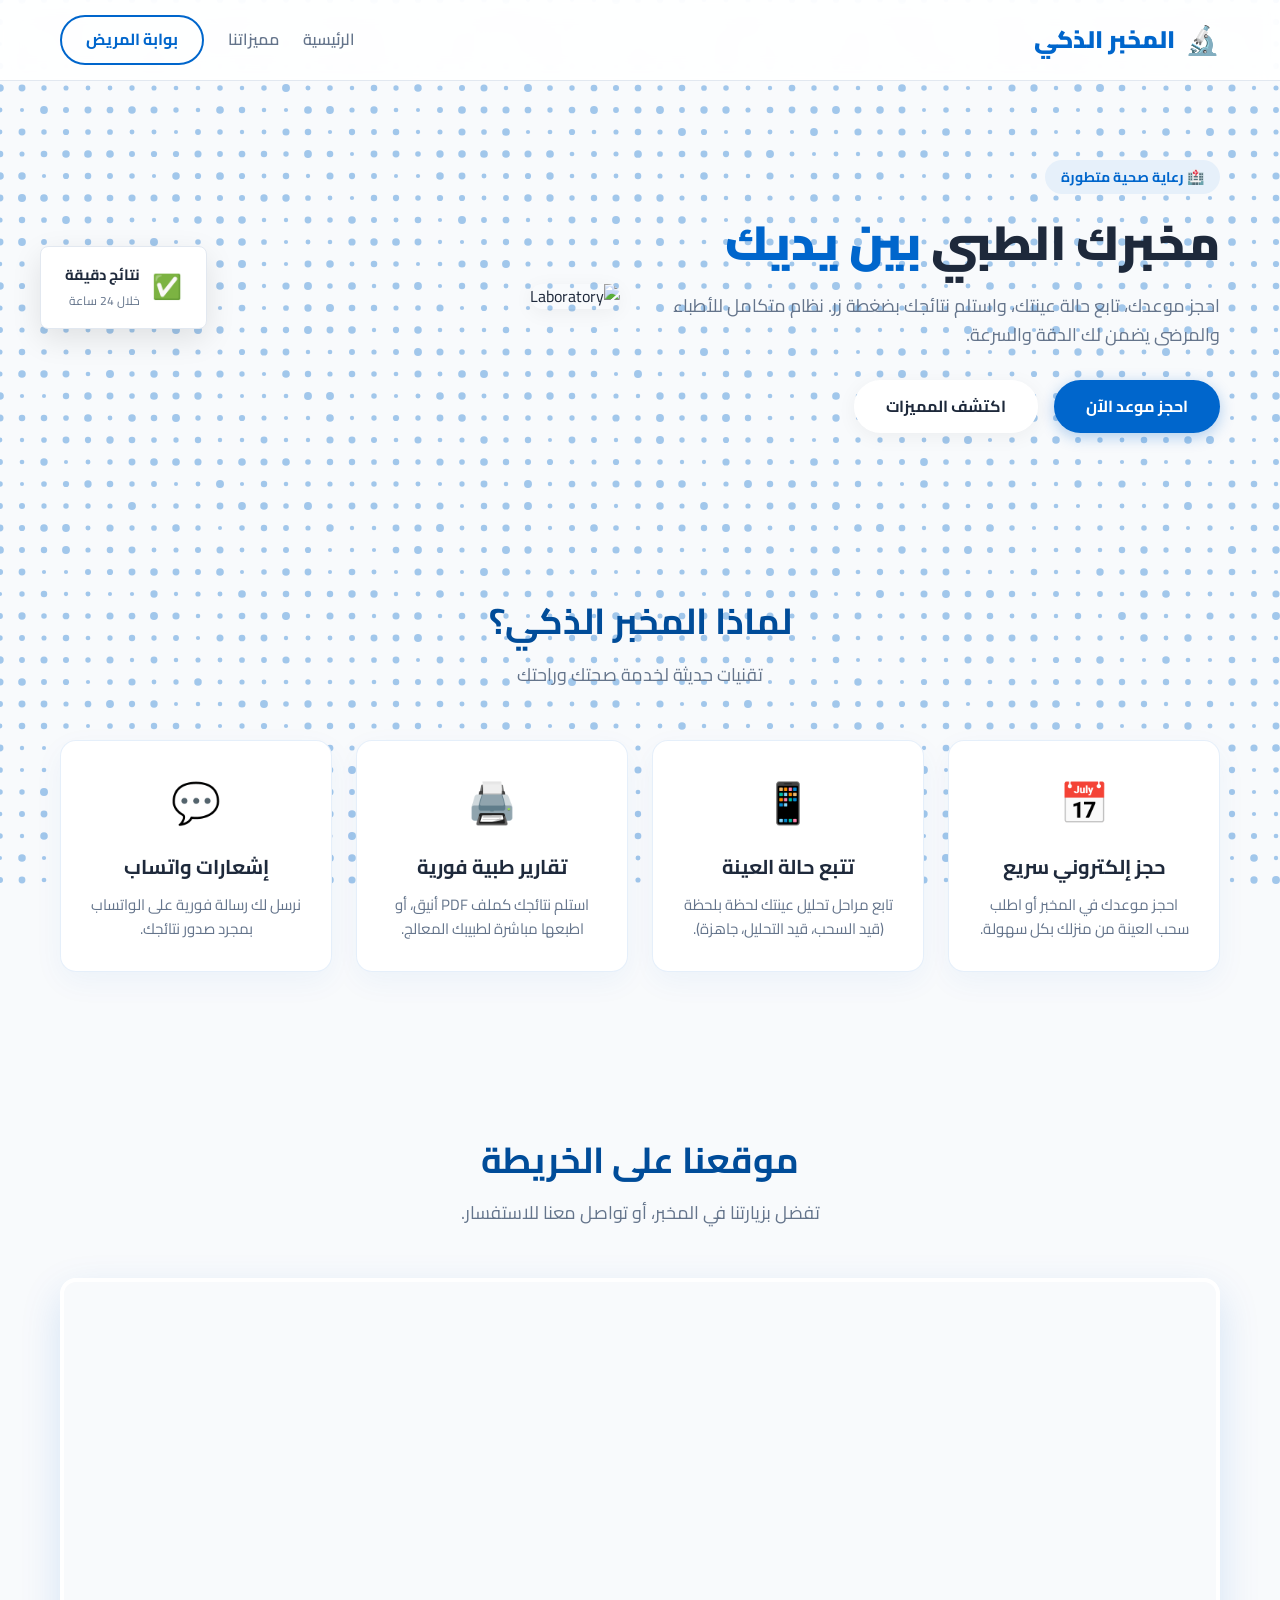
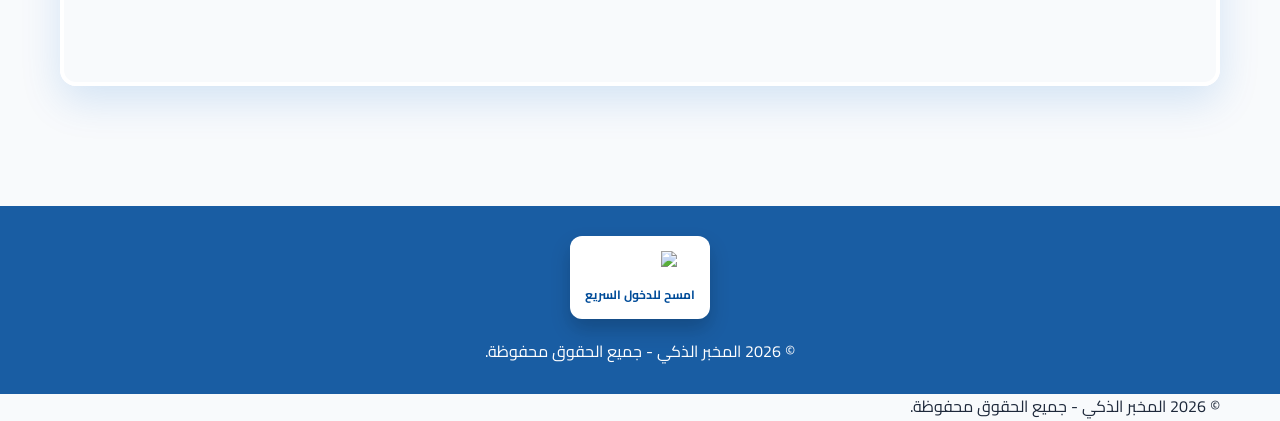
==== index.html @ a84ad3e0 "lab-project" ====
<!DOCTYPE html>
<html lang="ar" dir="rtl">
<head>
  <meta charset="UTF-8">
  <meta name="viewport" content="width=device-width, initial-scale=1.0">
  <title>المخبر الذكي | Smart Lab</title>
  <link rel="preconnect" href="https://fonts.googleapis.com">
  <link rel="preconnect" href="https://fonts.gstatic.com" crossorigin>
  <link href="https://fonts.googleapis.com/css2?family=Cairo:wght@400;600;700;900&display=swap" rel="stylesheet">
  <link rel="stylesheet" href="css/style.css">
  <link rel="manifest" href="manifest.json">
<meta name="theme-color" content="#0066cc">
</head>
<body>
  <canvas id="canvas-bg"></canvas>
  <!-- Navbar -->
  <nav class="navbar" id="navbar">
    <div class="container nav-container">
      <a href="#" class="logo">
        <span class="logo-icon">🔬</span>
        <span class="logo-text">المخبر الذكي</span>
      </a>
      <ul class="nav-links">
        <li><a href="#home">الرئيسية</a></li>
        <li><a href="#features">مميزاتنا</a></li>
        <li><a href="patient.html" class="btn btn-outline">بوابة المريض</a></li>
      </ul>
      <button class="hamburger" id="hamburger">
        <span></span><span></span><span></span>
      </button>
    </div>
  </nav>

  <!-- Hero Section -->
  <section class="hero" id="home">
    <div class="container hero-content">
      <div class="hero-text reveal">
        <span class="badge">🏥 رعاية صحية متطورة</span>
        <h1 class="glitch-text" data-text="مخبرك الطبي بين يديك">
          مخبرك الطبي <span class="highlight">بين يديك</span>
        </h1>
        <p>احجز موعدك، تابع حالة عينتك، واستلم نتائجك بضغطة زر. نظام متكامل للأطباء والمرضى يضمن لك الدقة والسرعة.</p>
        <div class="hero-buttons">
          <a href="patient.html" class="btn btn-primary btn-lg">احجز موعد الآن</a>
          <a href="#features" class="btn btn-ghost btn-lg">اكتشف المميزات</a>
        </div>
      </div>
      <div class="hero-image reveal">
        <!-- صورة تعبيرية لمخبر -->
        <img src="https://images.unsplash.com/photo-1579154204601-01588f351e67?w=600&q=80" alt="Laboratory">
        <div class="floating-card">
          <span class="icon">✅</span>
          <div>
            <strong>نتائج دقيقة</strong>
            <small>خلال 24 ساعة</small>
          </div>
        </div>
      </div>
    </div>
  </section>

  <!-- Features Section -->
  <section class="features" id="features">
    <div class="container">
      <div class="section-header reveal">
        <h2>لماذا المخبر الذكي؟</h2>
        <p>تقنيات حديثة لخدمة صحتك وراحتك</p>
      </div>
      <div class="features-grid">
        
        <div class="feature-card reveal">
          <div class="feature-icon">📅</div>
          <h3>حجز إلكتروني سريع</h3>
          <p>احجز موعدك في المخبر أو اطلب سحب العينة من منزلك بكل سهولة.</p>
        </div>

        <div class="feature-card reveal">
          <div class="feature-icon">📱</div>
          <h3>تتبع حالة العينة</h3>
          <p>تابع مراحل تحليل عينتك لحظة بلحظة (قيد السحب، قيد التحليل، جاهزة).</p>
        </div>

        <div class="feature-card reveal">
          <div class="feature-icon">🖨️</div>
          <h3>تقارير طبية فورية</h3>
          <p>استلم نتائجك كملف PDF أنيق، أو اطبعها مباشرة لطبيبك المعالج.</p>
        </div>

        <div class="feature-card reveal">
          <div class="feature-icon">💬</div>
          <h3>إشعارات واتساب</h3>
          <p>نرسل لك رسالة فورية على الواتساب بمجرد صدور نتائجك.</p>
        </div>

      </div>
    </div>
  </section>
  <!-- قسم الموقع الجغرافي -->
  <section class="location-section" id="location">
    <div class="container">
      <div class="section-header reveal">
        <h2>موقعنا على الخريطة</h2>
        <p>تفضل بزيارتنا في المخبر، أو تواصل معنا للاستفسار.</p>
      </div>
      <div class="map-container reveal">
        <!-- كود خريطة جوجل -->
        <iframe 
          src="https://www.google.com/maps/embed?pb=!1m18!1m12!1m3!1d3246.378459068973!2d37.1546534152575!3d36.20210398008665!2m3!1f0!2f0!3f0!3m2!1i1024!2i768!4f13.1!3m3!1m2!1s0x152ef1e50164a4f3%3A0xc6f70f0e23554c3b!2sAleppo%2C%20Syria!5e0!3m2!1sen!2s!4v1633025000000!5m2!1sen!2s" 
          width="100%" 
          height="400" 
          style="border:0;" 
          allowfullscreen="" 
          loading="lazy">
        </iframe>
      </div>
    </div>
  </section>
  <!-- Footer -->
    <!-- Footer -->
    <footer class="footer">
      <div class="container" style="display: flex; flex-direction: column; align-items: center; gap: 20px;">
        <!-- الباركود -->
        <div style="background: #fff; padding: 15px; border-radius: 12px; box-shadow: 0 10px 20px rgba(0,0,0,0.2);">
          <img src="https://api.qrserver.com/v1/create-qr-code/?size=150x150&data=https://rtgomar3-tech.github.io/fade-barbershop/" alt="QR Code" style="width: 100px; height: 100px;">
          <p style="color: var(--primary-dark); font-weight: bold; font-size: 12px; margin-top: 8px; text-align: center;">امسح للدخول السريع</p>
        </div>
        <p>© 2026 المخبر الذكي - جميع الحقوق محفوظة.</p>
      </div>
    </footer>

    <div class="container">
      <p>© 2026 المخبر الذكي - جميع الحقوق محفوظة.</p>
    </div>
  </footer>

  <script src="js/main.js"></script>
</body>
</html>
---- css/style.css ----
/* ============================================
   SMART LAB — Design Tokens (Medical Theme)
   ============================================ */
   :root {
    --primary: #0066cc;       /* أزرق طبي */
    --primary-dark: #004c99;
    --primary-light: #e6f0fa;
    --bg: #f8fafc;            /* أبيض مائل للرمادي الفاتح */
    --surface: #ffffff;
    --text: #1e293b;
    --text-muted: #64748b;
    --border: #e2e8f0;
    --shadow: 0 4px 20px rgba(0,0,0,0.05);
    --radius: 16px;
    --radius-sm: 8px;
    --font: 'Cairo', sans-serif;
  }
  
  * { box-sizing: border-box; margin: 0; padding: 0; }
  html { scroll-behavior: smooth; }
  body {
    font-family: var(--font);
    background-color: var(--bg);
    color: var(--text);
    line-height: 1.6;
    overflow-x: hidden;
  }
  a { text-decoration: none; color: inherit; }
  ul { list-style: none; }
  .container { max-width: 1200px; margin: 0 auto; padding: 0 20px; }
  
  /* Buttons */
  .btn {
    display: inline-flex; align-items: center; justify-content: center;
    padding: 10px 24px; border-radius: 50px; font-weight: 700;
    transition: all 0.3s ease; cursor: pointer; border: none; font-family: var(--font);
  }
  .btn-primary {
    background: var(--primary); color: #fff; box-shadow: 0 4px 15px rgba(0, 102, 204, 0.3);
  }
  .btn-primary:hover { background: var(--primary-dark); transform: translateY(-2px); }
  .btn-outline {
    background: transparent; border: 2px solid var(--primary); color: var(--primary);
  }
  .btn-outline:hover { background: var(--primary); color: #fff; }
  .btn-ghost { background: var(--surface); color: var(--text); box-shadow: var(--shadow); }
  .btn-ghost:hover { background: var(--primary-light); color: var(--primary); }
  .btn-lg { padding: 14px 32px; font-size: 16px; }
  
  /* Navbar */
  .navbar {
    position: fixed; top: 0; left: 0; right: 0; z-index: 1000;
    background: rgba(255, 255, 255, 0.9); backdrop-filter: blur(10px);
    border-bottom: 1px solid var(--border); transition: 0.3s;
  }
  .navbar.scrolled { box-shadow: var(--shadow); }
  .nav-container { display: flex; justify-content: space-between; align-items: center; height: 80px; }
  .logo { display: flex; align-items: center; gap: 10px; font-size: 24px; font-weight: 900; color: var(--primary); }
  .logo-icon { font-size: 28px; }
  .nav-links { display: flex; align-items: center; gap: 24px; font-weight: 600; color: var(--text-muted); }
  .nav-links a:hover { color: var(--primary); }
  .hamburger { display: none; flex-direction: column; gap: 5px; background: none; border: none; cursor: pointer; }
  .hamburger span { display: block; width: 25px; height: 3px; background: var(--primary); border-radius: 2px; transition: 0.3s; }
  
  /* Hero */
  .hero { padding: 160px 0 80px; background: linear-gradient(135deg, var(--bg) 0%, var(--primary-light) 100%); }
  .hero-content { display: grid; grid-template-columns: 1fr 1fr; gap: 40px; align-items: center; }
  .badge {
    display: inline-block; background: var(--primary-light); color: var(--primary);
    padding: 6px 16px; border-radius: 50px; font-weight: 700; font-size: 14px; margin-bottom: 20px;
  }
  .hero h1 { font-size: 48px; font-weight: 900; line-height: 1.2; margin-bottom: 20px; }
  .hero h1 .highlight { color: var(--primary); }
  .hero p { font-size: 18px; color: var(--text-muted); margin-bottom: 30px; }
  .hero-buttons { display: flex; gap: 16px; flex-wrap: wrap; }
  .hero-image { position: relative; }
  .hero-image img { width: 100%; border-radius: var(--radius); box-shadow: var(--shadow); object-fit: cover; height: 400px; }
  .floating-card {
    position: absolute; bottom: -20px; left: -20px; background: var(--surface);
    padding: 16px 24px; border-radius: var(--radius-sm); box-shadow: 0 10px 30px rgba(0,0,0,0.1);
    display: flex; align-items: center; gap: 12px; border: 1px solid var(--border);
  }
  .floating-card .icon { font-size: 24px; }
  .floating-card strong { display: block; font-size: 15px; }
  .floating-card small { color: var(--text-muted); font-size: 12px; }
  
  /* Features */
  .features { padding: 80px 0; background: transparent; }
  .section-header { text-align: center; margin-bottom: 50px; }
  .section-header h2 { font-size: 36px; color: var(--primary-dark); margin-bottom: 10px; }
  .section-header p { color: var(--text-muted); font-size: 18px; }
  .features-grid { display: grid; grid-template-columns: repeat(auto-fit, minmax(250px, 1fr)); gap: 24px; }
  .feature-card {
    background: #ffffff; /* أبيض ناصع */
    padding: 30px 24px; 
    border-radius: var(--radius);
    border: 1px solid rgba(0, 102, 204, 0.1); /* حدود زرقاء خفيفة جداً */
    box-shadow: 0 10px 30px rgba(0, 102, 204, 0.05); /* ظل أزرق ناعم */
    text-align: center; 
    transition: all 0.3s ease;
  }
  
  .feature-card:hover { 
    transform: translateY(-8px); 
    box-shadow: 0 15px 40px rgba(0, 102, 204, 0.15); /* ظل أقوى لما تمرق الماوس */
    border-color: var(--primary); 
  }
  .feature-icon { font-size: 40px; margin-bottom: 16px; }
  .feature-card h3 { font-size: 20px; margin-bottom: 10px; color: var(--text); }
  .feature-card p { font-size: 15px; color: var(--text-muted); }
  
  /* Footer */
  .footer { background: rgba(0, 76, 153, 0.9); color: #fff; text-align: center; padding: 30px 0; margin-top: 40px; backdrop-filter: blur(10px); }
  
  /* Reveal Animation */
  .reveal { opacity: 0; transform: translateY(20px); transition: 0.6s ease; }
  .reveal.visible { opacity: 1; transform: translateY(0); }
  
  /* Responsive */
  @media (max-width: 768px) {
    .nav-links { display: none; }
    .hamburger { display: flex; }
    .hero-content { grid-template-columns: 1fr; text-align: center; }
    .hero-buttons { justify-content: center; }
    .hero h1 { font-size: 36px; }
    .hero-image img { height: 300px; }
    .floating-card { left: 10px; bottom: -10px; }
  }

  /* ============================================
   PATIENT PORTAL STYLES
   ============================================ */
.card {
  background: var(--surface); border: 1px solid var(--border);
  border-radius: var(--radius); padding: 24px; box-shadow: var(--shadow);
}
.smart-assistant {
  background: linear-gradient(135deg, #e6f0fa, #f8fafc);
  border: 1px solid var(--primary-light);
}
.assistant-header {
  display: flex; align-items: center; gap: 10px; margin-bottom: 16px;
}
.assistant-header h3 { font-size: 18px; color: var(--primary-dark); }
.assistant-header .icon { font-size: 24px; }
.suggestion-box {
  margin-top: 16px; padding: 12px; background: #fff;
  border-right: 4px solid var(--primary); border-radius: 6px;
  font-weight: 600; color: var(--primary-dark);
  animation: fadeIn 0.3s ease;
}
@keyframes fadeIn { from { opacity: 0; transform: translateY(-5px); } to { opacity: 1; transform: translateY(0); } }

.form-control {
  width: 100%; padding: 12px 16px; border: 1px solid var(--border);
  border-radius: 8px; font-family: var(--font); font-size: 15px;
  background: var(--surface); color: var(--text); transition: 0.3s;
}
.form-control:focus { outline: none; border-color: var(--primary); box-shadow: 0 0 0 3px var(--primary-light); }

/* Packages */
.packages-grid { display: grid; grid-template-columns: repeat(3, 1fr); gap: 15px; }
.package-card {
  background: var(--surface); border: 2px solid var(--border); border-radius: var(--radius);
  padding: 20px; text-align: center; cursor: pointer; transition: 0.3s;
}
.package-card:hover, .package-card.selected { border-color: var(--primary); transform: translateY(-3px); box-shadow: 0 10px 20px rgba(0,102,204,0.1); }
.package-card h4 { color: var(--primary-dark); margin-bottom: 6px; }
.package-card p { font-size: 13px; color: var(--text-muted); margin-bottom: 12px; }
.package-card strong { font-size: 20px; color: var(--primary); }

/* Form */
.booking-form { background: var(--surface); padding: 30px; border-radius: var(--radius); border: 1px solid var(--border); box-shadow: var(--shadow); }
.form-row { display: grid; grid-template-columns: 1fr 1fr; gap: 15px; }
.form-group { margin-bottom: 20px; }
.form-group label { display: block; margin-bottom: 8px; font-weight: 700; font-size: 14px; color: var(--text); }
.radio-group { display: flex; gap: 20px; }
.radio-label { display: flex; align-items: center; gap: 6px; font-weight: 600; cursor: pointer; }
.upload-box { background: var(--bg); padding: 15px; border-radius: 8px; border: 1px dashed var(--border); }
.file-input { margin-top: 10px; }

@media(max-width: 600px) {
  .packages-grid { grid-template-columns: 1fr; }
  .form-row { grid-template-columns: 1fr; }
}



/* ============================================
   GLITCH TEXT EFFECT (Medical Tech Style)
   ============================================ */
   .glitch-text {
    position: relative;
    display: inline-block;
  }
  
  /* التأثير بيشتغل بس لما تمرق الماوس على النص */
  .glitch-text:hover {
    animation: glitch-skew 0.3s cubic-bezier(0.25, 0.46, 0.45, 0.94) both infinite;
    color: var(--primary); /* اللون الأساسي */
  }
  
  /* ظل أحمر وظل سماوي */
  .glitch-text:hover::before,
  .glitch-text:hover::after {
    content: attr(data-text);
    position: absolute;
    top: 0;
    left: 0;
    width: 100%;
    height: 100%;
    background: var(--bg); /* لون الخلفية عشان يغطي النص الأصلي */
  }
  
  .glitch-text:hover::before {
    left: 2px;
    text-shadow: -2px 0 #ff003c; /* أحمر */
    clip: rect(44px, 450px, 56px, 0);
    animation: glitch-anim 2s infinite linear alternate-reverse;
  }
  
  .glitch-text:hover::after {
    left: -2px;
    text-shadow: -2px 0 #00e5ff; /* سماوي */
    clip: rect(44px, 450px, 56px, 0);
    animation: glitch-anim2 2s infinite linear alternate-reverse;
  }
  
  @keyframes glitch-anim {
    0% { clip: rect(12px, 9999px, 56px, 0); }
    20% { clip: rect(84px, 9999px, 16px, 0); }
    40% { clip: rect(43px, 9999px, 89px, 0); }
    60% { clip: rect(98px, 9999px, 34px, 0); }
    80% { clip: rect(5px, 9999px, 76px, 0); }
    100% { clip: rect(65px, 9999px, 12px, 0); }
  }
  
  @keyframes glitch-anim2 {
    0% { clip: rect(65px, 9999px, 99px, 0); }
    20% { clip: rect(12px, 9999px, 45px, 0); }
    40% { clip: rect(78px, 9999px, 23px, 0); }
    60% { clip: rect(34px, 9999px, 89px, 0); }
    80% { clip: rect(90px, 9999px, 12px, 0); }
    100% { clip: rect(4px, 9999px, 66px, 0); }
  }
  
  @keyframes glitch-skew {

    0% { transform: skew(0deg); }
    20% { transform: skew(-2deg); }
    40% { transform: skew(2deg); }
    60% { transform: skew(1deg); }
    80% { transform: skew(-1deg); }
    100% { transform: skew(0deg); }
  }
  



  /* ============================================
   CANVAS BACKGROUND (For Main Page)
   ============================================ */
#canvas-bg {
  position: fixed;
  top: 0;
  left: 0;
  width: 100%;
  height: 100%;
  z-index: -1; /* عشان تروح خلف كل شي */
  pointer-events: none; /* عشان ما تعيق الكبسات */
}

/* نخلي خلفية الـ Hero شفافة عشان يبين التأثير اللي وراها */
.hero {
background: transparent !important; 
}



/* ============================================
   TRACKING TIMELINE STYLES
   ============================================ */
   .tracking-box {
    background: #fff; padding: 40px; border-radius: var(--radius);
    box-shadow: 0 10px 40px rgba(0, 102, 204, 0.08);
  }
  .status-timeline {
    display: flex; flex-direction: column; align-items: center; gap: 10px;
    position: relative; margin-top: 20px;
  }
  .status-step {
    display: flex; flex-direction: column; align-items: center; gap: 8px;
    z-index: 2; opacity: 0.4; transition: 0.4s ease;
  }
  .status-step.completed, .status-step.active { opacity: 1; }
  .step-icon {
    width: 45px; height: 45px; border-radius: 50%;
    background: #e2e8f0; display: flex; justify-content: center; align-items: center;
    font-size: 20px; font-weight: bold; color: #64748b;
    border: 3px solid #fff; box-shadow: 0 0 0 2px #e2e8f0; transition: 0.4s;
  }
  .status-step.completed .step-icon {
    background: var(--primary); color: #fff; box-shadow: 0 0 0 2px var(--primary);
  }
  .status-step.active .step-icon {
    background: var(--primary-light); color: var(--primary); box-shadow: 0 0 0 2px var(--primary); animation: pulse 1.5s infinite;
  }
  .step-text { font-weight: 700; font-size: 14px; color: var(--text); }
  .status-line {
    width: 3px; height: 30px; background: #e2e8f0; margin: -5px 0; z-index: 1; transition: 0.4s;
  }
  .status-line.completed { background: var(--primary); }
  @keyframes pulse {
    0% { box-shadow: 0 0 0 0 rgba(0, 102, 204, 0.4); }
    70% { box-shadow: 0 0 0 10px rgba(0, 102, 204, 0); }
    100% { box-shadow: 0 0 0 0 rgba(0, 102, 204, 0); }
  }

  /* ============================================
   LOCATION MAP STYLES
   ============================================ */
.location-section {
  padding: 80px 0;
  background: transparent; /* عشان يبين تأثير النقاط وراها */
}

.map-container {
  width: 100%;
  border-radius: var(--radius);
  overflow: hidden;
  box-shadow: 0 15px 40px rgba(0, 102, 204, 0.15); /* ظل أزرق فخم */
  border: 4px solid #ffffff; /* إطار أبيض سميك بيخلي الخريطة تبرز */
  position: relative;
  z-index: 2;
}

/* عشان الخريطة تتجاوب مع الموبايل */
.map-container iframe {
  display: block;
  width: 100%;
  min-height: 400px;
}

@media (max-width: 768px) {
  .map-container iframe {
    min-height: 300px;
  }
}

/* ============================================
   PATIENT PAGE BACKGROUND & GLASS FORM
   ============================================ */
   #patient-bg {
    position: fixed;
    top: 0; left: 0;
    width: 100%; height: 100%;
    z-index: -1; /* عشان يروح خلف كل شي */
    pointer-events: none;
}

/* نخلي الفورم والكروت زجاجية عشان يبين التأثير وراها */
.booking-form, .card, .package-card {
    background: rgba(255, 255, 255, 0.85) !important;
    backdrop-filter: blur(12px);
    -webkit-backdrop-filter: blur(12px);
}

/* عشان المحتوى يطلع فوق الكانفاس */
main {
    position: relative;
    z-index: 1;
}

/* تنسيق خاص لحقول التاريخ والوقت */
.ltr-input {
  direction: ltr !important;
  text-align: center;
  font-family: 'Segoe UI', Tahoma, Geneva, Verdana, sans-serif; /* خط بيبين الأرقام الإنجليزية بوضوح */
  font-weight: 600;
  color: var(--primary-dark);
  cursor: pointer;
}


/* ============================================
   3D TIME WHEEL PICKER STYLES (Fixed Size & Alignment)
   ============================================ */
.wheel-container {
  position: relative;
  height: 140px; /* صغرنا الطول */
  width: 100%;
  max-width: 130px; /* صغرنا العرض */
  margin: 0 auto;
  overflow: hidden;
  background: #f8fafc;
  border-radius: 12px;
  border: 1px solid var(--border);
}

.timeSwiper {
  width: 100%;
  height: 100%;
}

.swiper-slide {
  display: flex;
  justify-content: center;
  align-items: center;
  width: 100%;
  text-align: center;
  font-size: 15px;
  font-weight: 600;
  color: #94a3b8;
  transition: 0.3s ease;
  direction: ltr;
  font-family: monospace;
}

.swiper-slide-active {
  color: var(--primary) !important;
  font-size: 22px !important;
  font-weight: 900 !important;
  transform: scale(1.1); 
}

.swiper-slide-prev, .swiper-slide-next {
  transform: scale(0.85);
  opacity: 0.5;
}

.wheel-gradient {
  position: absolute;
  left: 0; right: 0;
  height: 45px;
  z-index: 10;
  pointer-events: none;
}
.wheel-gradient.top { top: 0; background: linear-gradient(to bottom, #f8fafc, transparent); }
.wheel-gradient.bottom { bottom: 0; background: linear-gradient(to top, #f8fafc, transparent); }

.wheel-highlight {
  position: absolute;
  top: 50%;
  left: 5%;
  right: 5%;
  height: 35px;
  transform: translateY(-50%);
  border-top: 2px solid rgba(0, 102, 204, 0.2);
  border-bottom: 2px solid rgba(0, 102, 204, 0.2);
  pointer-events: none;
  z-index: 5;
}


/* ============================================
   MEDICAL REPORT STYLES
   ============================================ */
   .report-paper {
    background: #fff;
    max-width: 800px;
    margin: 0 auto;
    padding: 50px;
    box-shadow: 0 10px 30px rgba(0,0,0,0.1);
    border-radius: 8px;
    color: #1e293b;
  }
  
  .report-header {
    display: flex;
    justify-content: space-between;
    align-items: flex-start;
    border-bottom: 3px solid var(--primary);
    padding-bottom: 20px;
    margin-bottom: 30px;
  }
  
  .report-logo {
    display: flex;
    align-items: center;
    gap: 15px;
  }
  
  .report-meta p {
    margin: 5px 0;
    font-size: 14px;
    color: var(--text-muted);
  }
  
  .patient-info {
    background: #f8fafc;
    padding: 15px 20px;
    border-radius: 8px;
    margin-bottom: 30px;
    border: 1px solid #e2e8f0;
  }
  
  .info-row {
    display: flex;
    justify-content: space-between;
    font-size: 16px;
  }
  
  .report-table {
    width: 100%;
    border-collapse: collapse;
    margin-bottom: 40px;
  }
  
  .report-table th {
    background: var(--primary-light);
    color: var(--primary-dark);
    padding: 12px;
    text-align: right;
    border-bottom: 2px solid var(--primary);
  }
  
  .report-table td {
    padding: 12px;
    border-bottom: 1px solid #e2e8f0;
    font-size: 15px;
  }
  
  .report-table tr:hover {
    background: #f8fafc;
  }
  
  .report-footer {
    display: flex;
    justify-content: space-between;
    align-items: flex-end;
    margin-top: 50px;
  }
  
  .signature {
    text-align: center;
  }
  .signature p {
    color: var(--text-muted);
    font-size: 14px;
    margin-bottom: 40px;
  }
  .sign-line {
    width: 200px;
    border-bottom: 2px dashed #94a3b8;
  }
  
  .report-qr {
    text-align: center;
  }
  .report-qr p {
    font-size: 12px;
    color: var(--text-muted);
    margin-top: 5px;
  }
  
  /* ============================================
     PRINT STYLES (مهم جداً للطباعة)
     ============================================ */
  @media print {
    body {
      background: #fff !important;
      padding: 0 !important;
    }
    .no-print {
      display: none !important;
    }
    .report-paper {
      box-shadow: none !important;
      padding: 0 !important;
      max-width: 100% !important;
    }
  }

  /* إصلاح زر بوابة المريض في النافبار */
.nav-links a.btn-outline:hover {
  color: #ffffff !important; /* تخلي النص أبيض */
  background-color: var(--primary) !important; /* تخلي الخلفية زرقاء */
  border-color: var(--primary) !important;
}
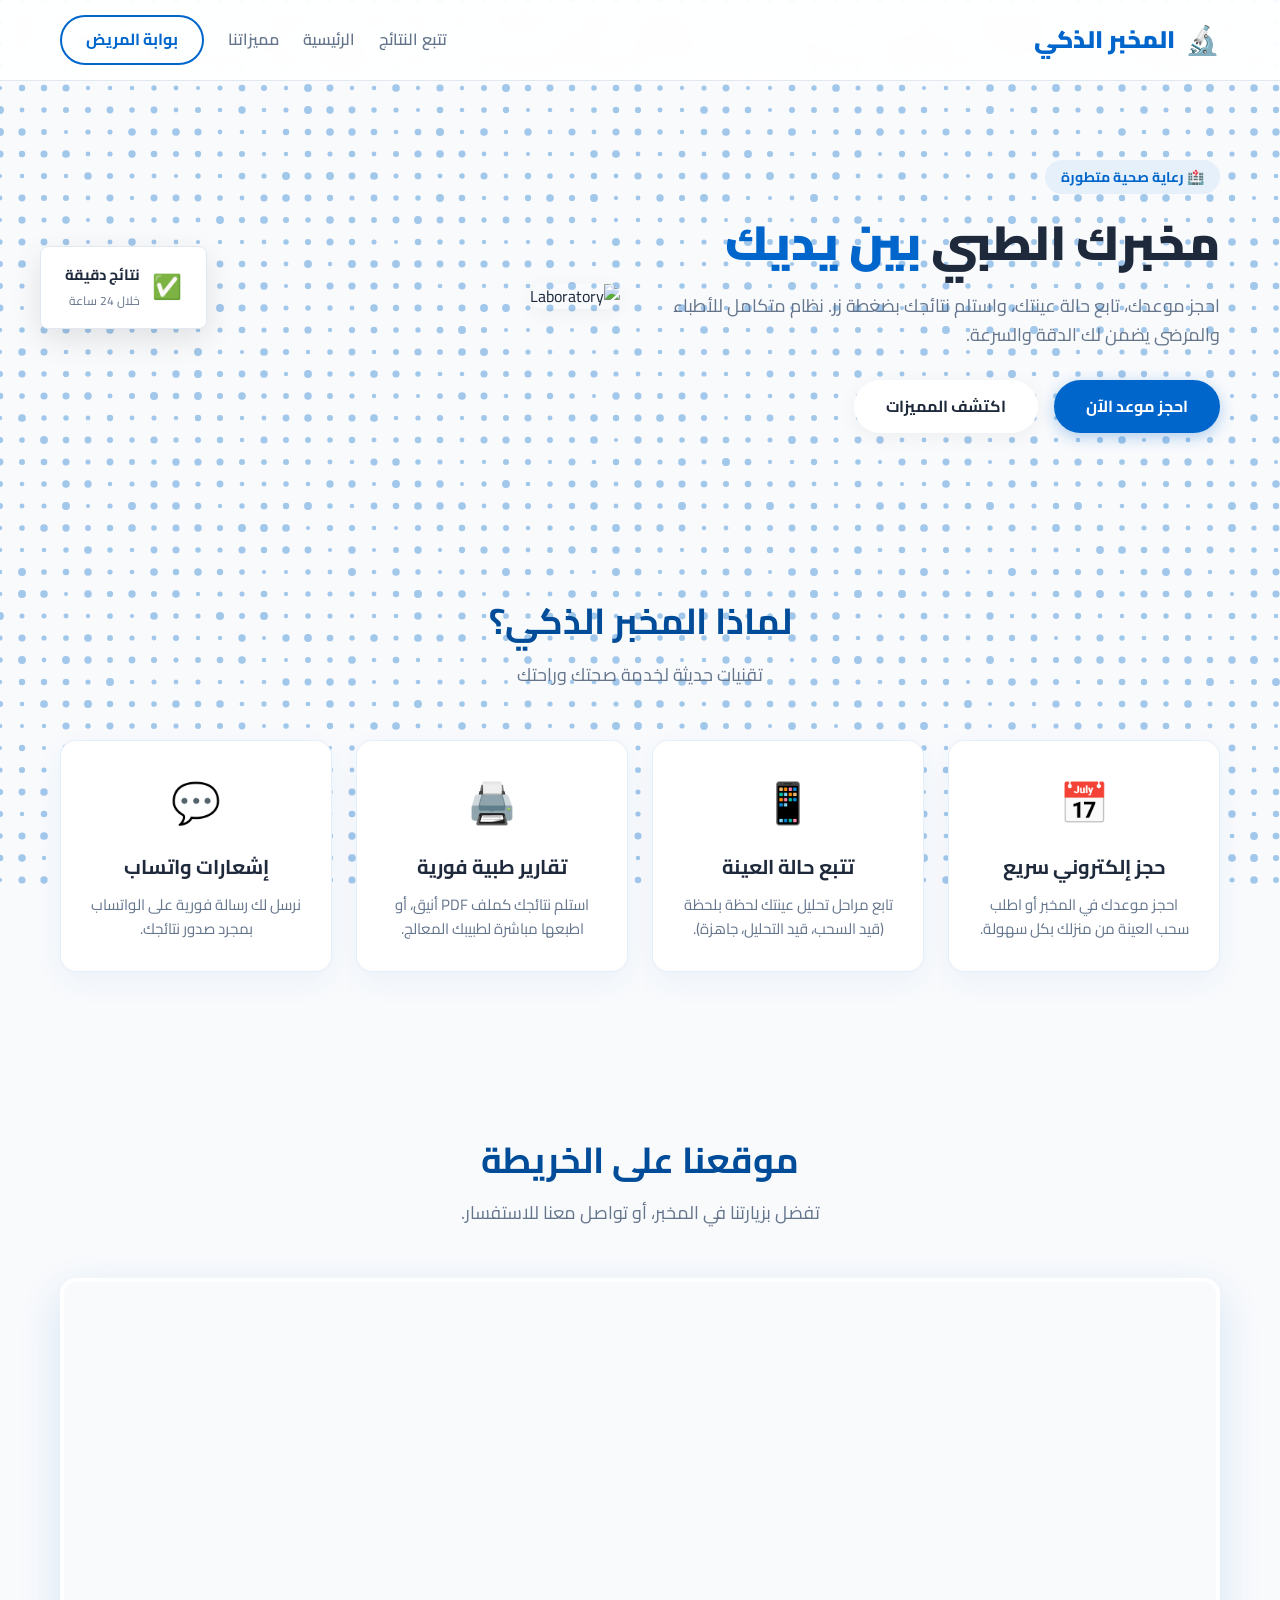
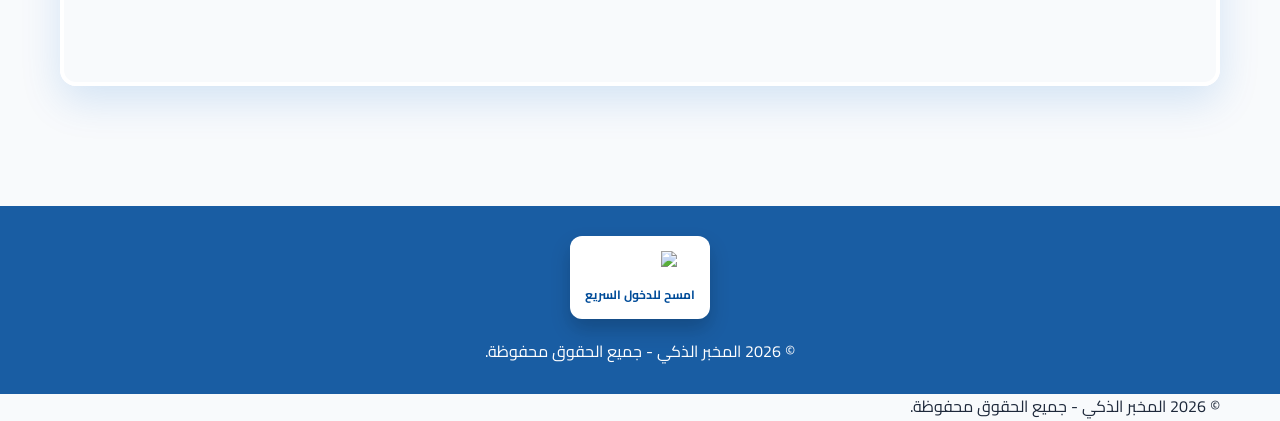
==== commit 12d284ad: "Update index.html" ====
--- a/index.html
+++ b/index.html
@@ -21,6 +21,7 @@
         <span class="logo-text">المخبر الذكي</span>
       </a>
       <ul class="nav-links">
+        <li><a href="results.html">تتبع النتائج</a></li>
         <li><a href="#home">الرئيسية</a></li>
         <li><a href="#features">مميزاتنا</a></li>
         <li><a href="patient.html" class="btn btn-outline">بوابة المريض</a></li>
@@ -135,4 +136,4 @@
 
   <script src="js/main.js"></script>
 </body>
-</html>+</html>
